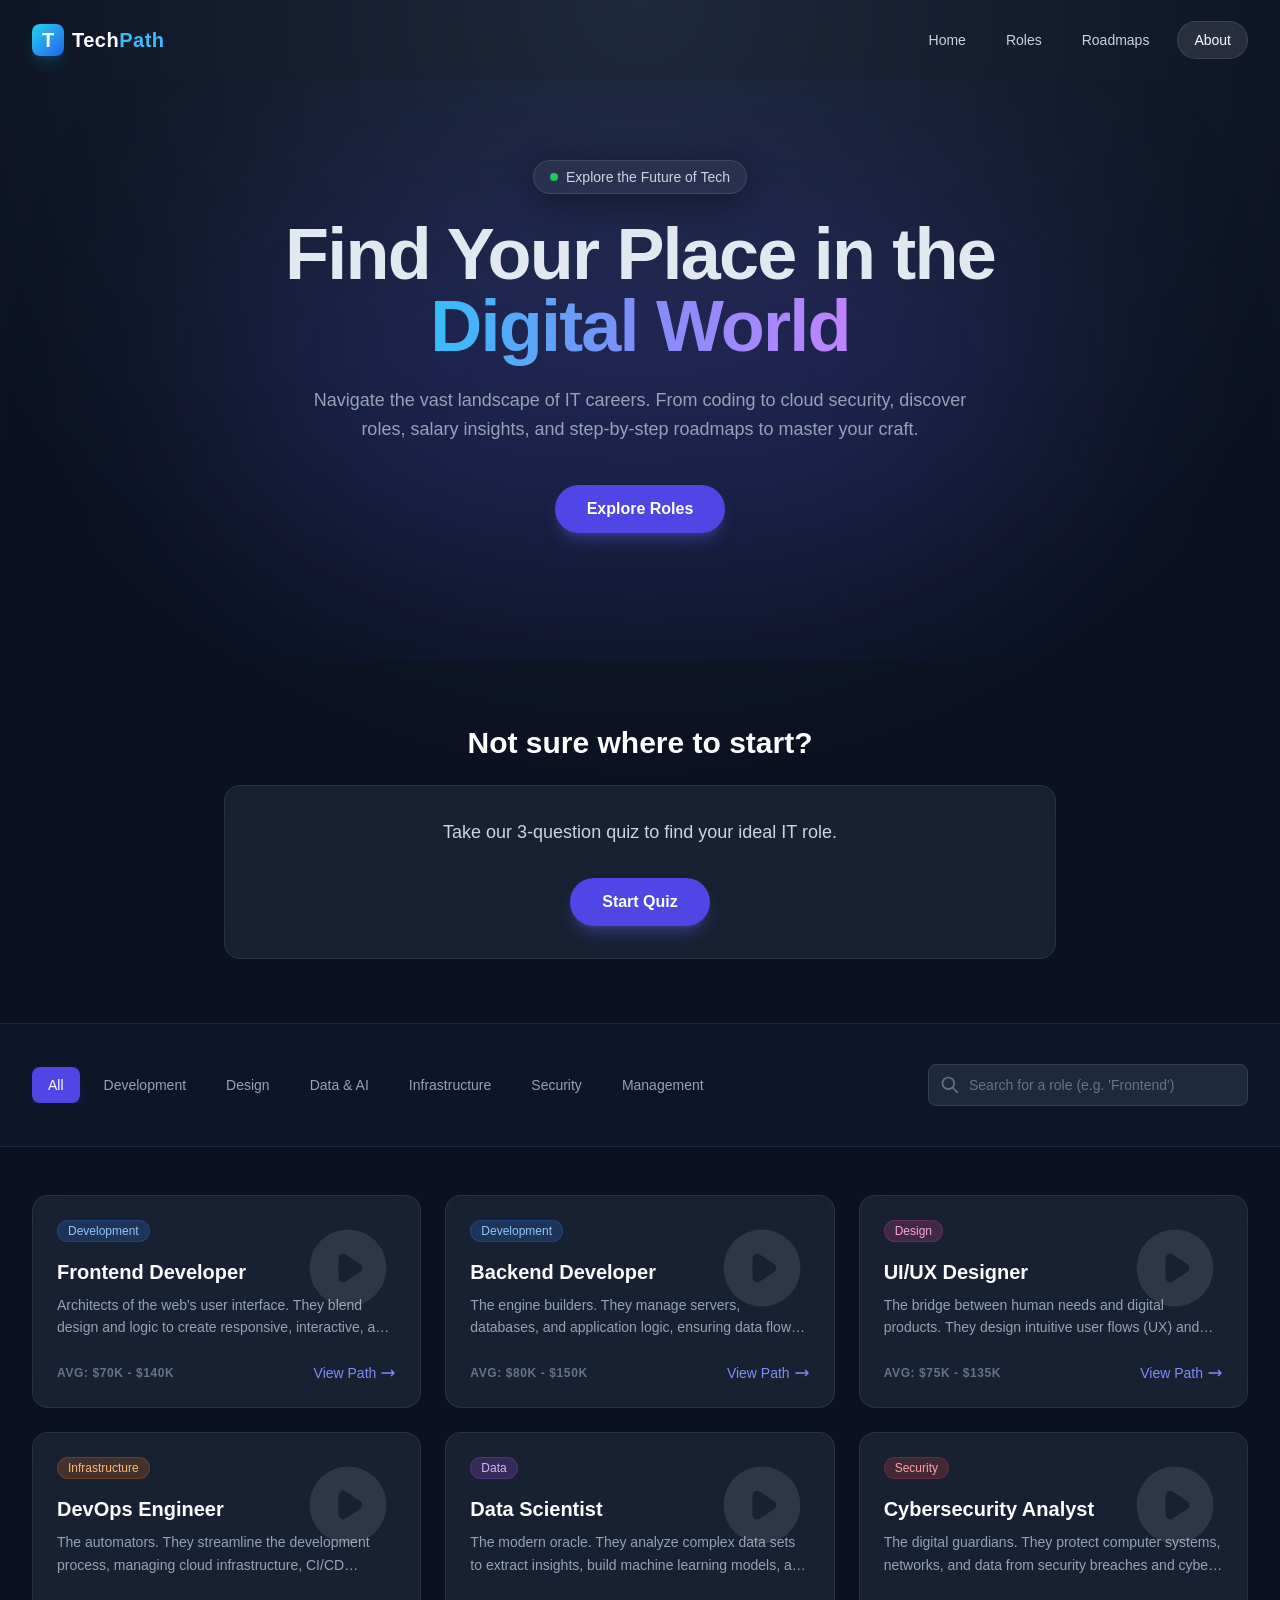
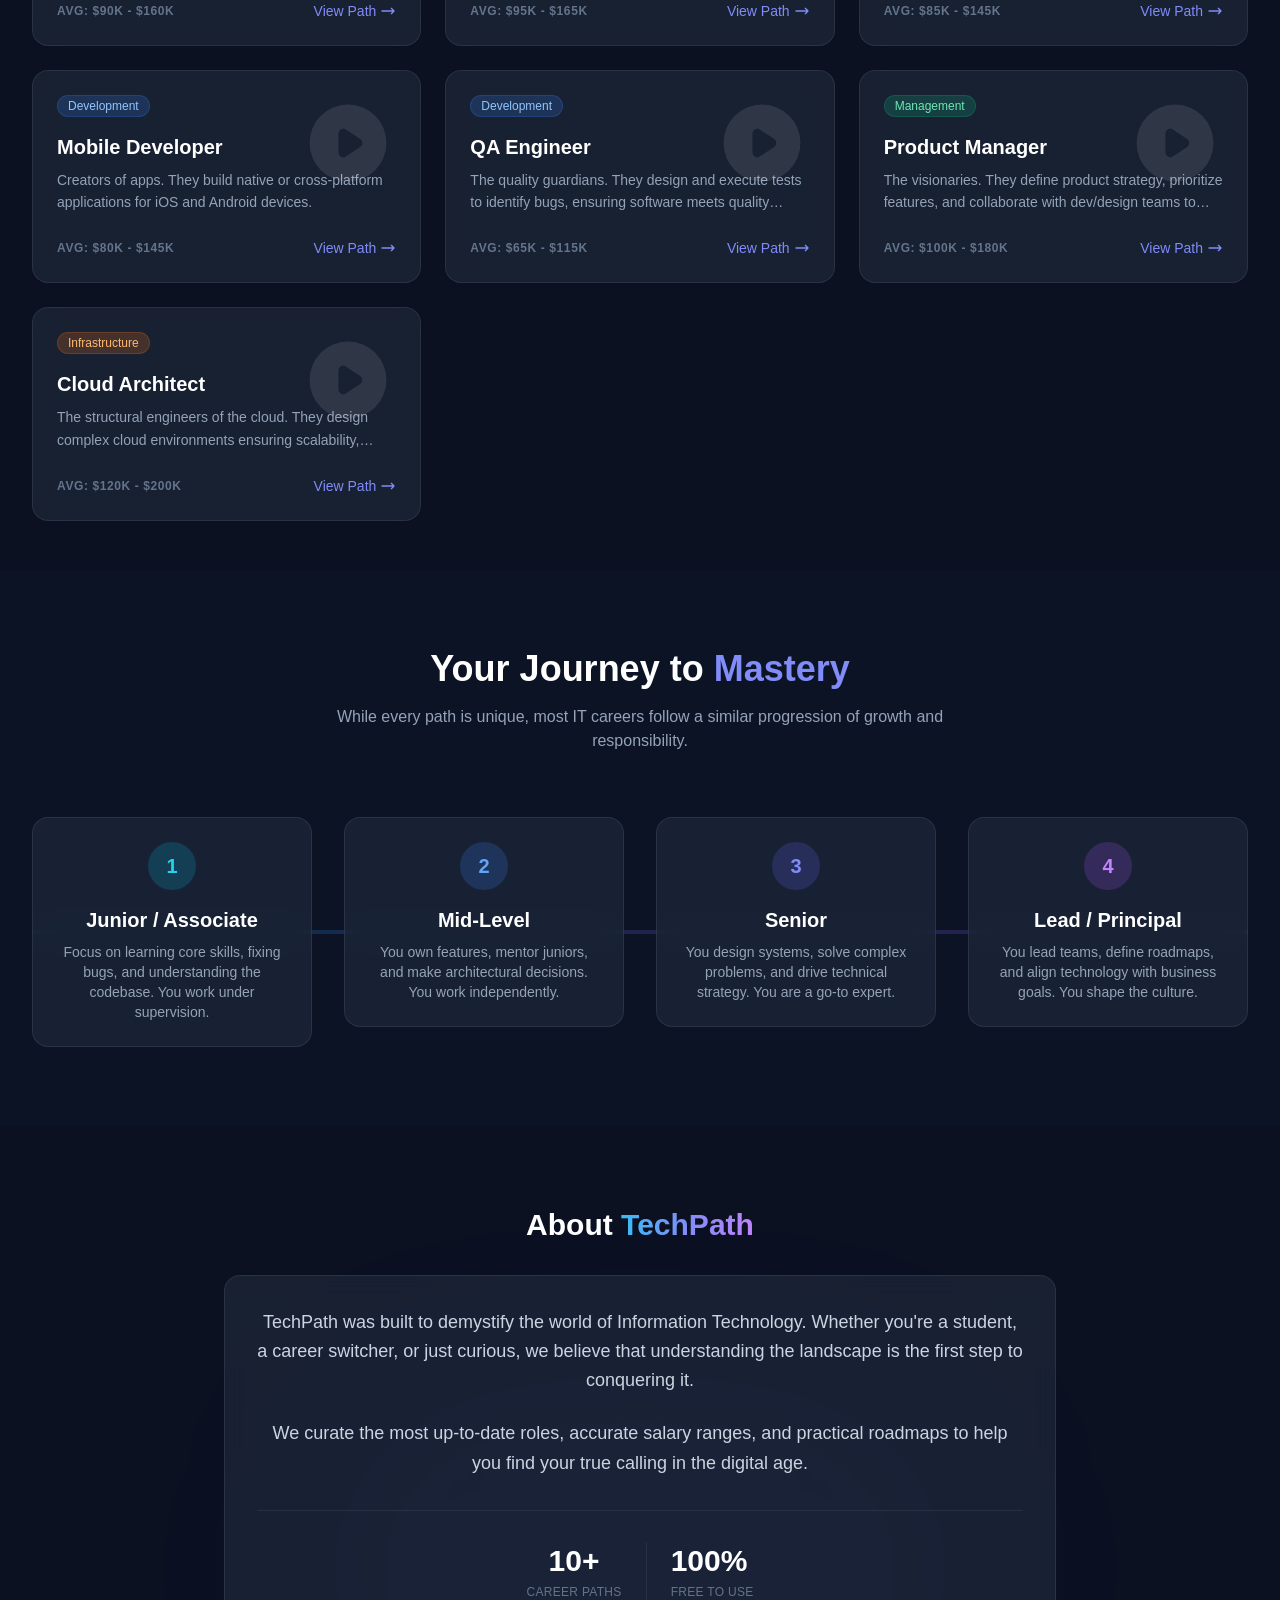
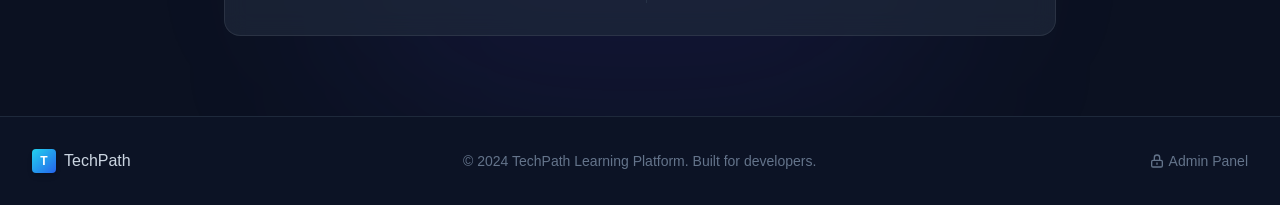
==== index.html @ eccbc814 "Initial commit" ====
<!DOCTYPE html>
<html lang="en" class="scroll-smooth">

<head>
    <meta charset="UTF-8">
    <meta name="viewport" content="width=device-width, initial-scale=1.0">
    <title>TechPath | Discover IT Careers</title>
    <!-- Tailwind CSS (Local) -->
    <link rel="stylesheet" href="tailwind.css">
</head>

<body class="antialiased min-h-screen flex flex-col relative">

    <!-- Navbar -->
    <nav class="fixed w-full z-50 transition-all duration-300" id="navbar">
        <div class="max-w-7xl mx-auto px-4 sm:px-6 lg:px-8">
            <div class="flex items-center justify-between h-20">
                <div class="flex items-center gap-2 cursor-pointer" onclick="window.scrollTo(0,0)">
                    <div
                        class="w-8 h-8 rounded-lg bg-gradient-to-br from-cyan-400 to-blue-600 flex items-center justify-center text-white font-bold font-heading text-xl shadow-lg shadow-cyan-500/20">
                        T</div>
                    <span class="font-heading font-bold text-xl tracking-wide text-white">Tech<span
                            class="text-tech-blue">Path</span></span>
                </div>
                <!-- Desktop Menu -->
                <div class="hidden md:block">
                    <div class="ml-10 flex items-baseline space-x-4">
                        <a href="#"
                            class="text-slate-300 hover:text-white px-3 py-2 rounded-md text-sm font-medium transition-colors">Home</a>
                        <a href="#roles"
                            class="text-slate-300 hover:text-white px-3 py-2 rounded-md text-sm font-medium transition-colors">Roles</a>
                        <a href="#roadmap"
                            class="text-slate-300 hover:text-white px-3 py-2 rounded-md text-sm font-medium transition-colors">Roadmaps</a>
                        <a href="#about"
                            class="bg-white/10 hover:bg-white/20 text-white px-4 py-2 rounded-full text-sm font-medium transition-all backdrop-blur-sm border border-white/10">About</a>
                    </div>
                </div>
                <!-- Mobile Menu Button -->
                <div class="-mr-2 flex md:hidden">
                    <button type="button"
                        class="inline-flex items-center justify-center p-2 rounded-md text-slate-400 hover:text-white hover:bg-slate-800 focus:outline-none"
                        aria-controls="mobile-menu" aria-expanded="false">
                        <span class="sr-only">Open main menu</span>
                        <svg class="block h-6 w-6" xmlns="http://www.w3.org/2000/svg" fill="none" viewBox="0 0 24 24"
                            stroke="currentColor" aria-hidden="true">
                            <path stroke-linecap="round" stroke-linejoin="round" stroke-width="2"
                                d="M4 6h16M4 12h16M4 18h16" />
                        </svg>
                    </button>
                </div>
            </div>
        </div>
    </nav>

    <!-- Hero Section -->
    <main class="flex-grow pt-20">
        <section class="relative pt-20 pb-32 overflow-hidden">
            <div class="max-w-7xl mx-auto px-4 sm:px-6 lg:px-8 relative z-10 text-center">
                <div
                    class="inline-flex items-center gap-2 px-4 py-1.5 rounded-full glass border-slate-700/50 text-slate-300 text-sm mb-6 animate-fade-in-up">
                    <span class="w-2 h-2 rounded-full bg-green-500 animate-pulse"></span>
                    Explore the Future of Tech
                </div>
                <h1 class="text-5xl md:text-7xl font-heading font-extrabold tracking-tight mb-6 leading-tight">
                    Find Your Place in the <br>
                    <span class="text-gradient">Digital World</span>
                </h1>
                <p class="max-w-2xl mx-auto text-lg text-slate-400 mb-10 leading-relaxed">
                    Navigate the vast landscape of IT careers. From coding to cloud security, discover roles, salary
                    insights, and step-by-step roadmaps to master your craft.
                </p>
                <div class="flex flex-col sm:flex-row gap-4 justify-center items-center">
                    <a href="#roles"
                        class="relative inline-flex items-center justify-center px-8 py-3 overflow-hidden font-bold text-white transition-all duration-300 bg-indigo-600 rounded-full hover:bg-indigo-700 focus:outline-none focus:ring focus:ring-indigo-300 active:bg-indigo-700 shadow-lg shadow-indigo-500/30 group">
                        <span
                            class="absolute w-0 h-0 transition-all duration-500 ease-out bg-white rounded-full group-hover:w-56 group-hover:h-56 opacity-10"></span>
                        <span class="relative">Explore Roles</span>
                    </a>
                </div>
            </div>

            <!-- Decorative Elements -->
            <div
                class="absolute top-1/2 left-1/2 -translate-x-1/2 -translate-y-1/2 w-[800px] h-[400px] bg-indigo-600/20 rounded-full blur-[120px] -z-10">
            </div>
        </section>

        <!-- Career Quiz Section -->
        <section id="quiz" class="py-16 relative">
            <div class="max-w-4xl mx-auto px-4 sm:px-6 lg:px-8 text-center">
                <h2 class="text-3xl font-heading font-bold text-white mb-6">Not sure where to start?</h2>
                <div class="glass-card p-8 rounded-2xl border border-slate-700/50">
                    <div id="quiz-start">
                        <p class="text-lg text-slate-300 mb-8">Take our 3-question quiz to find your ideal IT role.</p>
                        <button onclick="startQuiz()"
                            class="px-8 py-3 bg-indigo-600 hover:bg-indigo-700 text-white rounded-full font-bold transition-all shadow-lg shadow-indigo-500/30">Start
                            Quiz</button>
                    </div>
                    <div id="quiz-container" class="hidden text-left">
                        <!-- Questions injected here -->
                    </div>
                    <div id="quiz-result" class="hidden">
                        <!-- Results injected here -->
                    </div>
                </div>
            </div>
        </section>

        <!-- Filter & Search Section -->
        <section id="roles"
            class="py-10 sticky top-20 z-40 bg-slate-900/90 backdrop-blur-md border-y border-slate-800 transition-all duration-300">
            <div class="max-w-7xl mx-auto px-4 sm:px-6 lg:px-8">
                <div class="flex flex-col md:flex-row justify-between items-center gap-4">
                    <!-- Filters -->
                    <div class="flex gap-2 overflow-x-auto pb-2 md:pb-0 w-full md:w-auto scrollbar-hide"
                        id="category-filters">
                        <button
                            class="filter-btn active px-4 py-2 rounded-lg text-sm font-medium transition-all bg-indigo-600 text-white shadow-lg shadow-indigo-500/20"
                            data-category="All">All</button>
                        <button
                            class="filter-btn px-4 py-2 rounded-lg text-slate-400 hover:text-white hover:bg-slate-800 text-sm font-medium transition-all"
                            data-category="Development">Development</button>
                        <button
                            class="filter-btn px-4 py-2 rounded-lg text-slate-400 hover:text-white hover:bg-slate-800 text-sm font-medium transition-all"
                            data-category="Design">Design</button>
                        <button
                            class="filter-btn px-4 py-2 rounded-lg text-slate-400 hover:text-white hover:bg-slate-800 text-sm font-medium transition-all"
                            data-category="Data">Data & AI</button>
                        <button
                            class="filter-btn px-4 py-2 rounded-lg text-slate-400 hover:text-white hover:bg-slate-800 text-sm font-medium transition-all"
                            data-category="Infrastructure">Infrastructure</button>
                        <button
                            class="filter-btn px-4 py-2 rounded-lg text-slate-400 hover:text-white hover:bg-slate-800 text-sm font-medium transition-all"
                            data-category="Security">Security</button>
                        <button
                            class="filter-btn px-4 py-2 rounded-lg text-slate-400 hover:text-white hover:bg-slate-800 text-sm font-medium transition-all"
                            data-category="Management">Management</button>
                    </div>

                    <!-- Search -->
                    <div class="relative w-full md:w-80">
                        <div class="absolute inset-y-0 left-0 pl-3 flex items-center pointer-events-none">
                            <svg class="h-5 w-5 text-slate-500" xmlns="http://www.w3.org/2000/svg" fill="none"
                                viewBox="0 0 24 24" stroke="currentColor">
                                <path stroke-linecap="round" stroke-linejoin="round" stroke-width="2"
                                    d="M21 21l-6-6m2-5a7 7 0 11-14 0 7 7 0 0114 0z" />
                            </svg>
                        </div>
                        <input type="text" id="search-input"
                            class="block w-full pl-10 pr-3 py-2.5 border border-slate-700 rounded-lg leading-5 bg-slate-800 text-slate-300 placeholder-slate-500 focus:outline-none focus:bg-slate-900 focus:border-indigo-500 focus:ring-1 focus:ring-indigo-500 sm:text-sm transition-all shadow-sm"
                            placeholder="Search for a role (e.g. 'Frontend')">
                    </div>
                </div>
            </div>
        </section>

        <!-- Roles Grid -->
        <section class="py-12 min-h-[50vh]">
            <div class="max-w-7xl mx-auto px-4 sm:px-6 lg:px-8">
                <div id="roles-grid" class="grid grid-cols-1 md:grid-cols-2 lg:grid-cols-3 gap-6">
                    <!-- Cards will be injected here via JS -->
                </div>

                <!-- No Results State -->
                <div id="no-results" class="hidden text-center py-20">
                    <div class="inline-flex items-center justify-center w-16 h-16 rounded-full bg-slate-800 mb-4">
                        <svg class="w-8 h-8 text-slate-500" fill="none" stroke="currentColor" viewBox="0 0 24 24"
                            xmlns="http://www.w3.org/2000/svg">
                            <path stroke-linecap="round" stroke-linejoin="round" stroke-width="2"
                                d="M9.172 16.172a4 4 0 015.656 0M9 10h.01M15 10h.01M21 12a9 9 0 11-18 0 9 9 0 0118 0z">
                            </path>
                        </svg>
                    </div>
                    <h3 class="text-lg font-medium text-white mb-2">No roles found</h3>
                    <p class="text-slate-400">Try adjusting your filters or search query.</p>
                </div>
            </div>
        </section>

        <!-- Roadmaps Overview Section -->
        <section id="roadmap" class="py-20 bg-slate-900/50">
            <div class="max-w-7xl mx-auto px-4 sm:px-6 lg:px-8">
                <div class="text-center mb-16">
                    <h2 class="text-4xl font-heading font-bold text-white mb-4">Your Journey to <span
                            class="text-indigo-400">Mastery</span></h2>
                    <p class="text-slate-400 max-w-2xl mx-auto">While every path is unique, most IT careers follow a
                        similar progression of growth and responsibility.</p>
                </div>

                <div class="relative">
                    <!-- Connector Line -->
                    <div
                        class="absolute top-1/2 left-0 w-full h-1 bg-gradient-to-r from-cyan-500 via-indigo-500 to-purple-500 transform -translate-y-1/2 hidden md:block opacity-20">
                    </div>

                    <div class="grid grid-cols-1 md:grid-cols-4 gap-8">
                        <!-- Step 1 -->
                        <div class="relative group">
                            <div
                                class="glass-card p-6 rounded-2xl text-center border-t-4 border-cyan-500 hover:-translate-y-2 transition-transform">
                                <div
                                    class="w-12 h-12 mx-auto bg-cyan-500/20 text-cyan-400 rounded-full flex items-center justify-center mb-4 text-xl font-bold">
                                    1</div>
                                <h3 class="text-xl font-bold text-white mb-2">Junior / Associate</h3>
                                <p class="text-sm text-slate-400">Focus on learning core skills, fixing bugs, and
                                    understanding the codebase. You work under supervision.</p>
                            </div>
                        </div>

                        <!-- Step 2 -->
                        <div class="relative group">
                            <div
                                class="glass-card p-6 rounded-2xl text-center border-t-4 border-blue-500 hover:-translate-y-2 transition-transform">
                                <div
                                    class="w-12 h-12 mx-auto bg-blue-500/20 text-blue-400 rounded-full flex items-center justify-center mb-4 text-xl font-bold">
                                    2</div>
                                <h3 class="text-xl font-bold text-white mb-2">Mid-Level</h3>
                                <p class="text-sm text-slate-400">You own features, mentor juniors, and make
                                    architectural decisions. You work independently.</p>
                            </div>
                        </div>

                        <!-- Step 3 -->
                        <div class="relative group">
                            <div
                                class="glass-card p-6 rounded-2xl text-center border-t-4 border-indigo-500 hover:-translate-y-2 transition-transform">
                                <div
                                    class="w-12 h-12 mx-auto bg-indigo-500/20 text-indigo-400 rounded-full flex items-center justify-center mb-4 text-xl font-bold">
                                    3</div>
                                <h3 class="text-xl font-bold text-white mb-2">Senior</h3>
                                <p class="text-sm text-slate-400">You design systems, solve complex problems, and drive
                                    technical strategy. You are a go-to expert.</p>
                            </div>
                        </div>

                        <!-- Step 4 -->
                        <div class="relative group">
                            <div
                                class="glass-card p-6 rounded-2xl text-center border-t-4 border-purple-500 hover:-translate-y-2 transition-transform">
                                <div
                                    class="w-12 h-12 mx-auto bg-purple-500/20 text-purple-400 rounded-full flex items-center justify-center mb-4 text-xl font-bold">
                                    4</div>
                                <h3 class="text-xl font-bold text-white mb-2">Lead / Principal</h3>
                                <p class="text-sm text-slate-400">You lead teams, define roadmaps, and align technology
                                    with business goals. You shape the culture.</p>
                            </div>
                        </div>
                    </div>
                </div>
            </div>
        </section>

        <!-- About Section -->
        <section id="about" class="py-20 relative overflow-hidden">
            <div class="max-w-4xl mx-auto px-4 sm:px-6 lg:px-8 text-center relative z-10">
                <h2 class="text-3xl font-heading font-bold text-white mb-8">About <span
                        class="text-gradient">TechPath</span></h2>
                <div class="glass-card p-8 rounded-2xl">
                    <p class="text-lg text-slate-300 leading-relaxed mb-6">
                        TechPath was built to demystify the world of Information Technology. Whether you're a student, a
                        career switcher, or just curious, we believe that understanding the landscape is the first step
                        to conquering it.
                    </p>
                    <p class="text-lg text-slate-300 leading-relaxed">
                        We curate the most up-to-date roles, accurate salary ranges, and practical roadmaps to help you
                        find your true calling in the digital age.
                    </p>
                    <div class="mt-8 pt-8 border-t border-slate-700/50 flex justify-center gap-6">
                        <div class="text-center">
                            <span class="block text-3xl font-bold text-white">10+</span>
                            <span class="text-xs text-slate-500 uppercase tracking-wide">Career Paths</span>
                        </div>
                        <div class="text-left border-l border-slate-700/50 pl-6">
                            <span class="block text-3xl font-bold text-white">100%</span>
                            <span class="text-xs text-slate-500 uppercase tracking-wide">Free to Use</span>
                        </div>
                    </div>
                </div>
            </div>
            <!-- Background Glow -->
            <div
                class="absolute bottom-0 left-1/2 -translate-x-1/2 w-[600px] h-[300px] bg-indigo-600/10 rounded-full blur-[100px] -z-10">
            </div>
        </section>

    </main>

    <!-- Footer -->
    <footer class="border-t border-slate-800 bg-slate-900/50 backdrop-blur-sm mt-auto">
        <div class="max-w-7xl mx-auto px-4 sm:px-6 lg:px-8 py-8">
            <div class="flex flex-col md:flex-row justify-between items-center gap-4">
                <div class="flex items-center gap-2">
                    <div
                        class="w-6 h-6 rounded bg-gradient-to-br from-cyan-400 to-blue-600 flex items-center justify-center text-white text-xs font-bold shadow-md">
                        T</div>
                    <span class="text-slate-300 font-heading font-medium">TechPath</span>
                </div>
                <p class="text-slate-500 text-sm">© 2024 TechPath Learning Platform. Built for developers.</p>
                <div class="flex gap-4">
                    <a href="admin.html"
                        class="text-slate-500 hover:text-indigo-400 text-sm transition-colors flex items-center gap-1">
                        <svg class="w-4 h-4" fill="none" viewBox="0 0 24 24" stroke="currentColor">
                            <path stroke-linecap="round" stroke-linejoin="round" stroke-width="2"
                                d="M12 15v2m-6 4h12a2 2 0 002-2v-6a2 2 0 00-2-2H6a2 2 0 00-2 2v6a2 2 0 002 2zm10-10V7a4 4 0 00-8 0v4h8z" />
                        </svg>
                        Admin Panel
                    </a>
                </div>
            </div>
        </div>
    </footer>

    <!-- Role Details Modal -->
    <div id="role-modal" class="fixed inset-0 z-[100] hidden overflow-y-auto" aria-labelledby="modal-title"
        role="dialog" aria-modal="true">
        <div class="flex items-end justify-center min-h-screen pt-4 px-4 pb-20 text-center sm:block sm:p-0">
            <!-- Overlay -->
            <div class="fixed inset-0 bg-slate-900/80 backdrop-blur-sm transition-opacity" aria-hidden="true"
                id="modal-overlay"></div>

            <span class="hidden sm:inline-block sm:align-middle sm:h-screen" aria-hidden="true">&#8203;</span>

            <!-- Modal Panel -->
            <div class="relative inline-block align-bottom bg-slate-850 rounded-2xl text-left overflow-hidden shadow-2xl transform transition-all sm:my-8 sm:align-middle sm:max-w-4xl sm:w-full border border-slate-700/50 scale-95 opacity-0"
                id="modal-content">

                <!-- Close Button -->
                <button type="button" id="close-modal"
                    class="absolute top-4 right-4 text-slate-400 hover:text-white transition-colors z-10 bg-slate-800/50 p-2 rounded-full backdrop-blur-sm">
                    <svg class="h-6 w-6" xmlns="http://www.w3.org/2000/svg" fill="none" viewBox="0 0 24 24"
                        stroke="currentColor">
                        <path stroke-linecap="round" stroke-linejoin="round" stroke-width="2"
                            d="M6 18L18 6M6 6l12 12" />
                    </svg>
                </button>

                <!-- Header Content -->
                <div class="relative h-48 bg-gradient-to-r from-indigo-900 via-slate-800 to-slate-900 overflow-hidden">
                    <div class="absolute inset-0 bg-[url('https://grainy-gradients.vercel.app/noise.svg')] opacity-20">
                    </div>
                    <div class="absolute -bottom-10 -right-10 w-64 h-64 bg-indigo-500/20 rounded-full blur-3xl"></div>
                    <div class="absolute inset-0 flex items-end p-8">
                        <div>
                            <div class="flex items-center gap-3 mb-2">
                                <span id="modal-category"
                                    class="px-2.5 py-0.5 rounded-full text-xs font-medium bg-indigo-500/20 text-indigo-300 border border-indigo-500/20">Category</span>
                                <span id="modal-salary"
                                    class="px-2.5 py-0.5 rounded-full text-xs font-medium bg-green-500/20 text-green-300 border border-green-500/20">Salary</span>
                            </div>
                            <h2 class="text-3xl font-heading font-bold text-white mb-2" id="modal-title">Role Title</h2>
                        </div>
                    </div>
                </div>

                <!-- Body Content -->
                <div class="p-8">
                    <div class="grid grid-cols-1 lg:grid-cols-3 gap-8">
                        <!-- Main Info -->
                        <div class="lg:col-span-2 space-y-8">
                            <div>
                                <h3 class="text-lg font-bold text-white mb-3 flex items-center gap-2">
                                    <svg class="w-5 h-5 text-indigo-400" fill="none" viewBox="0 0 24 24"
                                        stroke="currentColor">
                                        <path stroke-linecap="round" stroke-linejoin="round" stroke-width="2"
                                            d="M13 16h-1v-4h-1m1-4h.01M21 12a9 9 0 11-18 0 9 9 0 0118 0z" />
                                    </svg>
                                    About this Role
                                </h3>
                                <p class="text-slate-300 leading-relaxed" id="modal-description">Description goes
                                    here...</p>
                            </div>

                            <div>
                                <h3 class="text-lg font-bold text-white mb-4 flex items-center gap-2">
                                    <svg class="w-5 h-5 text-indigo-400" fill="none" viewBox="0 0 24 24"
                                        stroke="currentColor">
                                        <path stroke-linecap="round" stroke-linejoin="round" stroke-width="2"
                                            d="M9 12l2 2 4-4m6 2a9 9 0 11-18 0 9 9 0 0118 0z" />
                                    </svg>
                                    Roadmap to Success
                                </h3>
                                <div class="relative pl-8 border-l border-slate-700/50 space-y-8" id="modal-roadmap">
                                    <!-- Roadmap items injected via JS -->
                                </div>
                            </div>
                        </div>

                        <!-- Side Panel -->
                        <div class="space-y-6">
                            <div class="bg-slate-800/50 rounded-xl p-5 border border-slate-700/50">
                                <h4 class="text-sm font-bold text-slate-400 uppercase tracking-wider mb-4">Required
                                    Skills</h4>
                                <div class="flex flex-wrap gap-2" id="modal-skills">
                                    <!-- Skills injected via JS -->
                                </div>
                            </div>

                            <div class="bg-indigo-600/10 rounded-xl p-5 border border-indigo-500/20">
                                <h4 class="text-sm font-bold text-indigo-300 uppercase tracking-wider mb-2">Why this
                                    role?</h4>
                                <p class="text-sm text-indigo-200/80" id="modal-why">
                                    This role is pivotal in creating user interfaces that users interact with daily.
                                    High demand and creative potential.
                                </p>
                            </div>

                            <div class="glass-card rounded-xl p-5">
                                <h4 class="text-sm font-bold text-slate-400 uppercase tracking-wider mb-3">Top Resources
                                </h4>
                                <ul class="space-y-2 text-sm" id="modal-resources">
                                    <!-- Resources injected via JS -->
                                </ul>
                            </div>
                        </div>
                    </div>
                </div>
            </div>
        </div>
    </div>

    <!-- User Registration Modal -->
    <div id="registration-modal" class="fixed inset-0 z-[110] hidden overflow-y-auto" aria-labelledby="reg-modal-title"
        role="dialog" aria-modal="true">
        <div class="flex items-center justify-center min-h-screen pt-4 px-4 pb-20 text-center sm:block sm:p-0">
            <!-- Overlay -->
            <div class="fixed inset-0 bg-slate-900/90 backdrop-blur-md transition-opacity" aria-hidden="true"
                id="reg-modal-overlay"></div>

            <span class="hidden sm:inline-block sm:align-middle sm:h-screen" aria-hidden="true">&#8203;</span>

            <!-- Modal Panel -->
            <div class="relative inline-block align-bottom bg-slate-850 rounded-2xl text-left overflow-hidden shadow-2xl transform transition-all sm:my-8 sm:align-middle sm:max-w-md sm:w-full border border-slate-700/50 scale-95 opacity-0"
                id="reg-modal-content">
                <div class="p-8">
                    <div class="text-center mb-8">
                        <div
                            class="w-16 h-16 bg-indigo-600/20 rounded-2xl flex items-center justify-center mx-auto mb-4 border border-indigo-500/30">
                            <svg class="w-8 h-8 text-indigo-400" fill="none" viewBox="0 0 24 24" stroke="currentColor">
                                <path stroke-linecap="round" stroke-linejoin="round" stroke-width="2"
                                    d="M16 7a4 4 0 11-8 0 4 4 0 018 0zM12 14a7 7 0 00-7 7h14a7 7 0 00-7-7z" />
                            </svg>
                        </div>
                        <h2 class="text-2xl font-heading font-bold text-white mb-2">Unlock Career Paths</h2>
                        <p class="text-slate-400 text-sm">Please provide a few details to access the full roadmap and
                            resources for this IT field.</p>
                    </div>

                    <form id="registration-form" class="space-y-5">
                        <div class="space-y-1">
                            <label for="reg-name"
                                class="text-xs font-semibold text-slate-500 uppercase tracking-wider ml-1">Full Name</label>
                            <input type="text" id="reg-name" required
                                class="block w-full px-4 py-3 bg-slate-800 border border-slate-700 rounded-xl text-white placeholder-slate-500 focus:outline-none focus:border-indigo-500 focus:ring-1 focus:ring-indigo-500 transition-all shadow-sm"
                                placeholder="John Doe">
                        </div>
                        <div class="space-y-1">
                            <label for="reg-email"
                                class="text-xs font-semibold text-slate-500 uppercase tracking-wider ml-1">Email Address</label>
                            <input type="email" id="reg-email" required
                                class="block w-full px-4 py-3 bg-slate-800 border border-slate-700 rounded-xl text-white placeholder-slate-500 focus:outline-none focus:border-indigo-500 focus:ring-1 focus:ring-indigo-500 transition-all shadow-sm"
                                placeholder="john@example.com">
                        </div>
                        
                        <div class="grid grid-cols-2 gap-4">
                            <div class="space-y-1">
                                <label for="reg-phone"
                                    class="text-xs font-semibold text-slate-500 uppercase tracking-wider ml-1">Phone Number</label>
                                <input type="tel" id="reg-phone" required
                                    class="block w-full px-4 py-3 bg-slate-800 border border-slate-700 rounded-xl text-white placeholder-slate-500 focus:outline-none focus:border-indigo-500 focus:ring-1 focus:ring-indigo-500 transition-all shadow-sm"
                                    placeholder="+1 (555) 000">
                            </div>
                            <div class="space-y-1">
                                <label for="reg-age"
                                    class="text-xs font-semibold text-slate-500 uppercase tracking-wider ml-1">Age</label>
                                <input type="number" id="reg-age" required
                                    class="block w-full px-4 py-3 bg-slate-800 border border-slate-700 rounded-xl text-white placeholder-slate-500 focus:outline-none focus:border-indigo-500 focus:ring-1 focus:ring-indigo-500 transition-all shadow-sm"
                                    placeholder="24">
                            </div>
                        </div>

                        <div class="grid grid-cols-2 gap-4">
                            <div class="space-y-1">
                                <label for="reg-gender"
                                    class="text-xs font-semibold text-slate-500 uppercase tracking-wider ml-1">Gender</label>
                                <select id="reg-gender" required
                                    class="block w-full px-4 py-3 bg-slate-800 border border-slate-700 rounded-xl text-white focus:outline-none focus:border-indigo-500 focus:ring-1 focus:ring-indigo-500 transition-all shadow-sm appearance-none">
                                    <option value="" disabled selected>Select</option>
                                    <option value="Male">Male</option>
                                    <option value="Female">Female</option>
                                    <option value="Other">Other</option>
                                </select>
                            </div>
                            <div class="space-y-1">
                                <label for="reg-interest"
                                    class="text-xs font-semibold text-slate-500 uppercase tracking-wider ml-1">Field of Interest</label>
                                <input type="text" id="reg-interest" readonly
                                    class="block w-full px-4 py-3 bg-slate-800/50 border border-slate-700 rounded-xl text-slate-400 focus:outline-none cursor-not-allowed transition-all shadow-sm">
                            </div>
                        </div>

                        <div class="space-y-1">
                            <label for="reg-background"
                                class="text-xs font-semibold text-slate-500 uppercase tracking-wider ml-1">Background (Degree / Diploma)</label>
                            <select id="reg-background" required
                                class="block w-full px-4 py-3 bg-slate-800 border border-slate-700 rounded-xl text-white focus:outline-none focus:border-indigo-500 focus:ring-1 focus:ring-indigo-500 transition-all shadow-sm appearance-none">
                                <option value="" disabled selected>Select Background</option>
                                <option value="B.Tech / B.E">B.Tech / B.E</option>
                                <option value="M.Tech / M.E">M.Tech / M.E</option>
                                <option value="BCA / MCA">BCA / MCA</option>
                                <option value="B.Sc / M.Sc IT">B.Sc / M.Sc IT</option>
                                <option value="Diploma in IT/CS">Diploma in IT/CS</option>
                                <option value="High School">High School</option>
                                <option value="Other">Other</option>
                            </select>
                        </div>
                        
                        <div class="space-y-1">
                            <label for="reg-course"
                                class="text-xs font-semibold text-slate-500 uppercase tracking-wider ml-1">Pursuing Course (Optional)</label>
                            <input type="text" id="reg-course"
                                class="block w-full px-4 py-3 bg-slate-800 border border-slate-700 rounded-xl text-white placeholder-slate-500 focus:outline-none focus:border-indigo-500 focus:ring-1 focus:ring-indigo-500 transition-all shadow-sm"
                                placeholder="e.g. 3rd Year B.Tech, AWS Certification">
                        </div>
                        <button type="submit" id="reg-submit"
                            class="w-full py-4 bg-indigo-600 hover:bg-indigo-700 text-white rounded-xl font-bold transition-all shadow-lg shadow-indigo-500/30 flex items-center justify-center gap-2 group">
                            <span>Access Field Details</span>
                            <svg class="w-5 h-5 group-hover:translate-x-1 transition-transform" fill="none"
                                viewBox="0 0 24 24" stroke="currentColor">
                                <path stroke-linecap="round" stroke-linejoin="round" stroke-width="2"
                                    d="M14 5l7 7m0 0l-7 7m7-7H3" />
                            </svg>
                        </button>
                    </form>
                </div>
            </div>
        </div>
    </div>

    <!-- Our Custom JavaScript Code for the site -->
    <script src="app.js"></script>
</body>

</html>
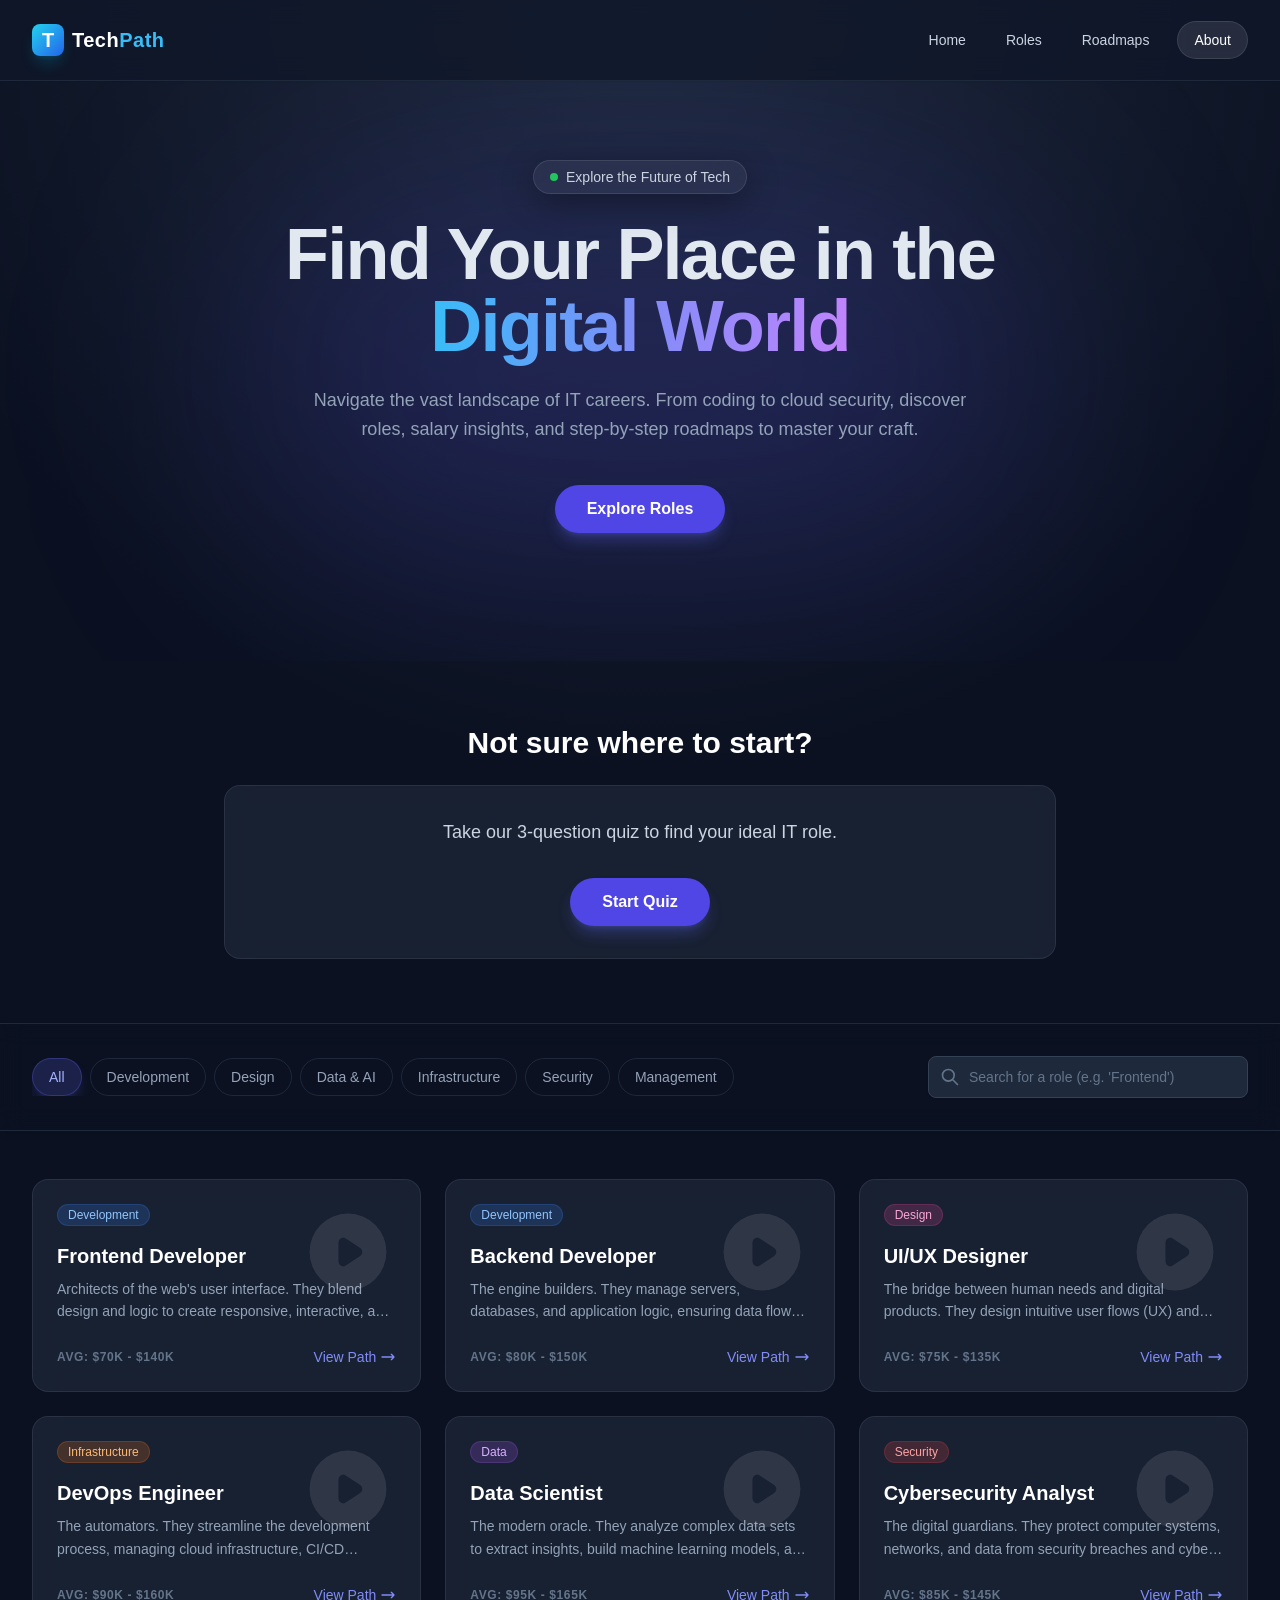
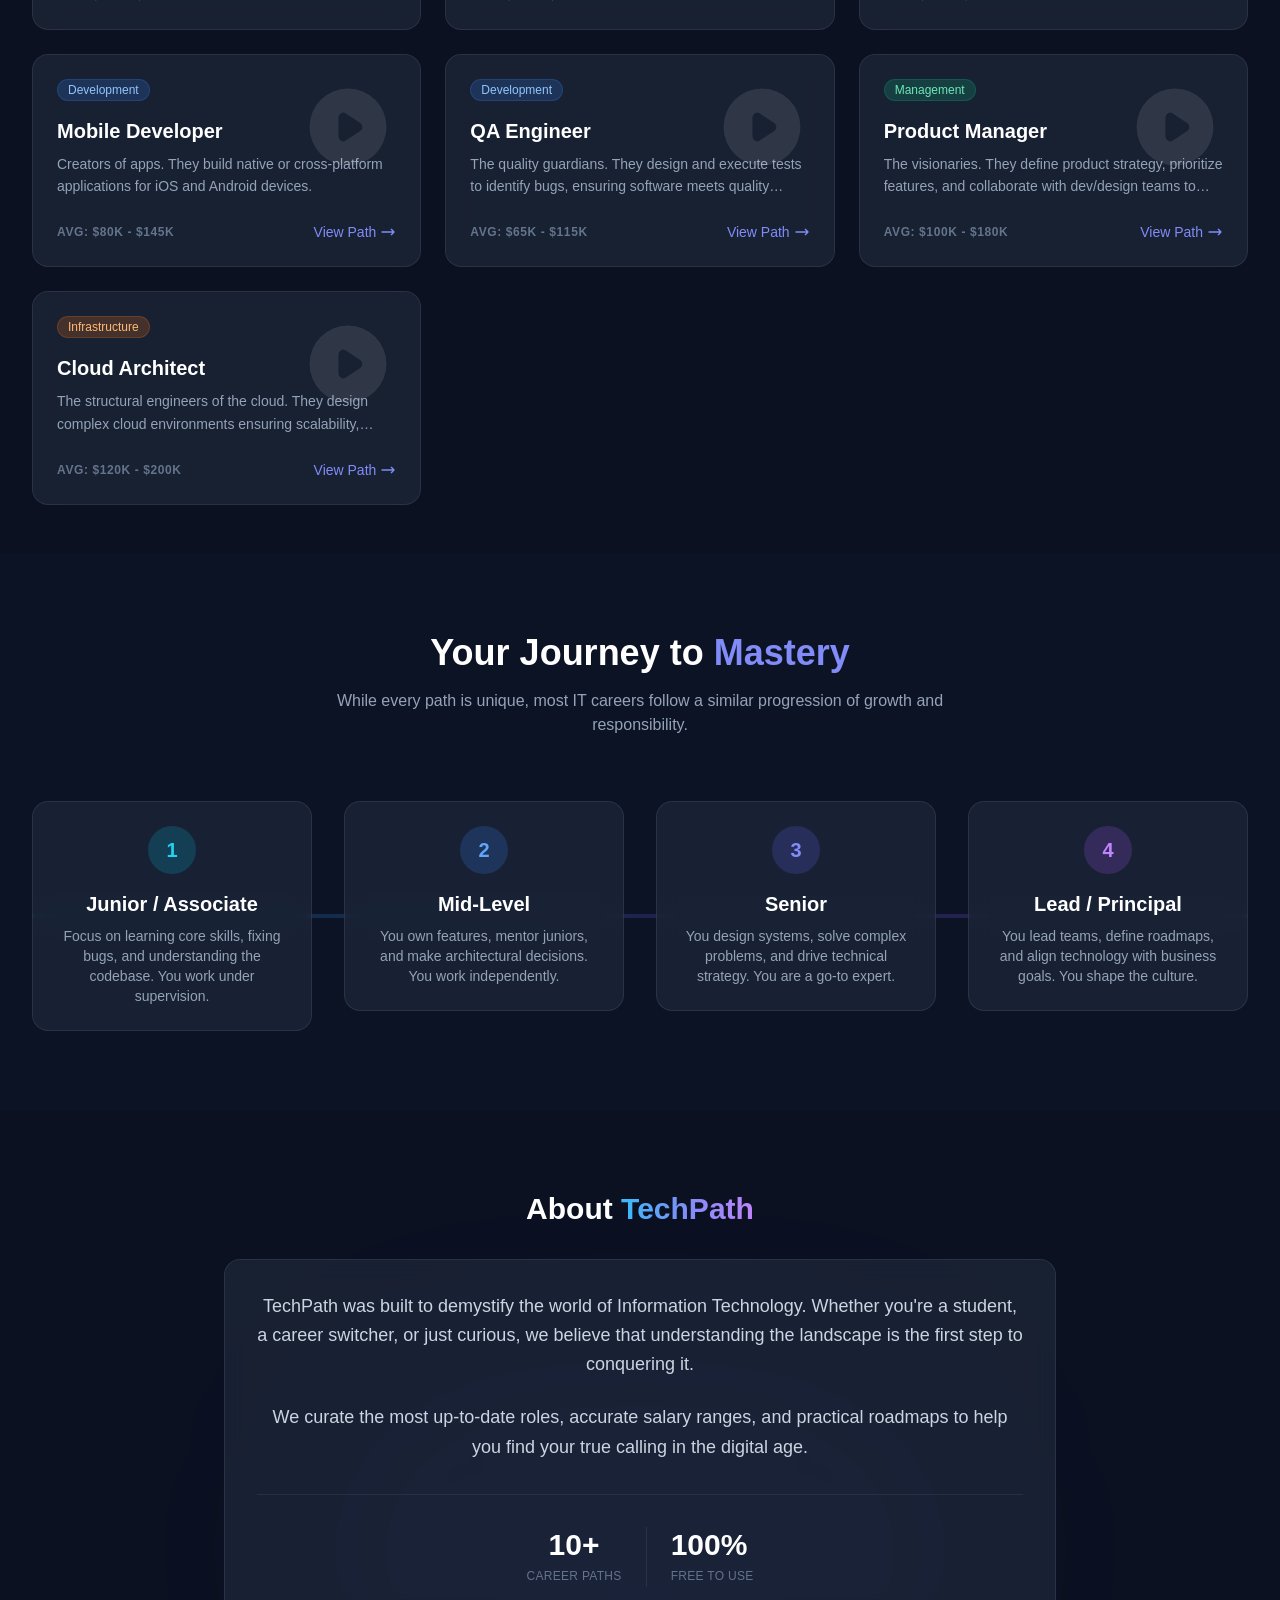
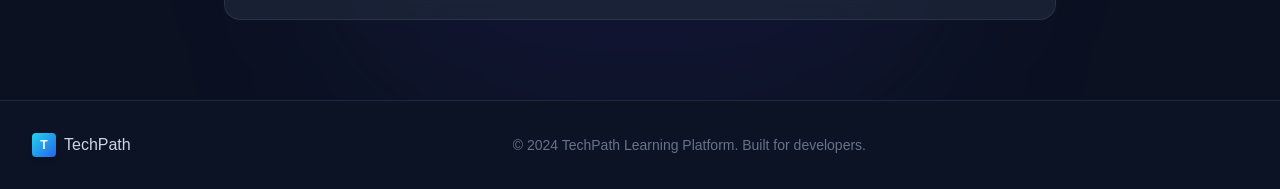
==== commit 2ba1df3c: "Initial commit" ====
--- a/index.html
+++ b/index.html
@@ -12,7 +12,7 @@
 <body class="antialiased min-h-screen flex flex-col relative">
 
     <!-- Navbar -->
-    <nav class="fixed w-full z-50 transition-all duration-300" id="navbar">
+    <nav class="fixed w-full z-40 bg-slate-900/80 backdrop-blur-md border-b border-slate-800 transition-all duration-300 shadow-sm" id="navbar">
         <div class="max-w-7xl mx-auto px-4 sm:px-6 lg:px-8">
             <div class="flex items-center justify-between h-20">
                 <div class="flex items-center gap-2 cursor-pointer" onclick="window.scrollTo(0,0)">
@@ -37,7 +37,7 @@
                 </div>
                 <!-- Mobile Menu Button -->
                 <div class="-mr-2 flex md:hidden">
-                    <button type="button"
+                    <button type="button" id="mobile-menu-btn"
                         class="inline-flex items-center justify-center p-2 rounded-md text-slate-400 hover:text-white hover:bg-slate-800 focus:outline-none"
                         aria-controls="mobile-menu" aria-expanded="false">
                         <span class="sr-only">Open main menu</span>
@@ -48,6 +48,16 @@
                         </svg>
                     </button>
                 </div>
+            </div>
+        </div>
+
+        <!-- Mobile Menu (Hidden by default) -->
+        <div class="md:hidden hidden bg-slate-900/90 backdrop-blur-md border-b border-slate-800 shadow-xl absolute w-full left-0 top-full" id="mobile-menu">
+            <div class="px-4 pt-4 pb-6 space-y-2">
+                <a href="#" class="text-slate-300 hover:text-white hover:bg-white/5 block px-4 py-3 rounded-xl text-base font-medium transition-all">Home</a>
+                <a href="#roles" class="text-slate-300 hover:text-white hover:bg-white/5 block px-4 py-3 rounded-xl text-base font-medium transition-all">Roles</a>
+                <a href="#roadmap" class="text-slate-300 hover:text-white hover:bg-white/5 block px-4 py-3 rounded-xl text-base font-medium transition-all">Roadmaps</a>
+                <a href="#about" class="text-slate-300 hover:text-white hover:bg-white/5 block px-4 py-3 rounded-xl text-base font-medium transition-all">About</a>
             </div>
         </div>
     </nav>
@@ -108,32 +118,32 @@
 
         <!-- Filter & Search Section -->
         <section id="roles"
-            class="py-10 sticky top-20 z-40 bg-slate-900/90 backdrop-blur-md border-y border-slate-800 transition-all duration-300">
+            class="py-8 sticky top-[80px] z-30 bg-slate-900/95 backdrop-blur-md border-y border-slate-800 shadow-md transition-all duration-300">
             <div class="max-w-7xl mx-auto px-4 sm:px-6 lg:px-8">
-                <div class="flex flex-col md:flex-row justify-between items-center gap-4">
+                <div class="flex flex-col md:flex-row justify-between items-center gap-6">
                     <!-- Filters -->
                     <div class="flex gap-2 overflow-x-auto pb-2 md:pb-0 w-full md:w-auto scrollbar-hide"
                         id="category-filters">
                         <button
-                            class="filter-btn active px-4 py-2 rounded-lg text-sm font-medium transition-all bg-indigo-600 text-white shadow-lg shadow-indigo-500/20"
+                            class="filter-btn active px-4 py-2 rounded-full text-sm font-medium transition-all bg-indigo-500/20 text-indigo-300 border border-indigo-500/30 shadow-lg shadow-indigo-500/20 whitespace-nowrap backdrop-blur-sm"
                             data-category="All">All</button>
                         <button
-                            class="filter-btn px-4 py-2 rounded-lg text-slate-400 hover:text-white hover:bg-slate-800 text-sm font-medium transition-all"
+                            class="filter-btn px-4 py-2 rounded-full text-slate-400 hover:text-white hover:bg-white/5 bg-slate-800/30 border border-slate-700/50 text-sm font-medium transition-all whitespace-nowrap backdrop-blur-sm"
                             data-category="Development">Development</button>
                         <button
-                            class="filter-btn px-4 py-2 rounded-lg text-slate-400 hover:text-white hover:bg-slate-800 text-sm font-medium transition-all"
+                            class="filter-btn px-4 py-2 rounded-full text-slate-400 hover:text-white hover:bg-white/5 bg-slate-800/30 border border-slate-700/50 text-sm font-medium transition-all whitespace-nowrap backdrop-blur-sm"
                             data-category="Design">Design</button>
                         <button
-                            class="filter-btn px-4 py-2 rounded-lg text-slate-400 hover:text-white hover:bg-slate-800 text-sm font-medium transition-all"
+                            class="filter-btn px-4 py-2 rounded-full text-slate-400 hover:text-white hover:bg-white/5 bg-slate-800/30 border border-slate-700/50 text-sm font-medium transition-all whitespace-nowrap backdrop-blur-sm"
                             data-category="Data">Data & AI</button>
                         <button
-                            class="filter-btn px-4 py-2 rounded-lg text-slate-400 hover:text-white hover:bg-slate-800 text-sm font-medium transition-all"
+                            class="filter-btn px-4 py-2 rounded-full text-slate-400 hover:text-white hover:bg-white/5 bg-slate-800/30 border border-slate-700/50 text-sm font-medium transition-all whitespace-nowrap backdrop-blur-sm"
                             data-category="Infrastructure">Infrastructure</button>
                         <button
-                            class="filter-btn px-4 py-2 rounded-lg text-slate-400 hover:text-white hover:bg-slate-800 text-sm font-medium transition-all"
+                            class="filter-btn px-4 py-2 rounded-full text-slate-400 hover:text-white hover:bg-white/5 bg-slate-800/30 border border-slate-700/50 text-sm font-medium transition-all whitespace-nowrap backdrop-blur-sm"
                             data-category="Security">Security</button>
                         <button
-                            class="filter-btn px-4 py-2 rounded-lg text-slate-400 hover:text-white hover:bg-slate-800 text-sm font-medium transition-all"
+                            class="filter-btn px-4 py-2 rounded-full text-slate-400 hover:text-white hover:bg-white/5 bg-slate-800/30 border border-slate-700/50 text-sm font-medium transition-all whitespace-nowrap backdrop-blur-sm"
                             data-category="Management">Management</button>
                     </div>
 
@@ -297,14 +307,7 @@
                 </div>
                 <p class="text-slate-500 text-sm">© 2024 TechPath Learning Platform. Built for developers.</p>
                 <div class="flex gap-4">
-                    <a href="admin.html"
-                        class="text-slate-500 hover:text-indigo-400 text-sm transition-colors flex items-center gap-1">
-                        <svg class="w-4 h-4" fill="none" viewBox="0 0 24 24" stroke="currentColor">
-                            <path stroke-linecap="round" stroke-linejoin="round" stroke-width="2"
-                                d="M12 15v2m-6 4h12a2 2 0 002-2v-6a2 2 0 00-2-2H6a2 2 0 00-2 2v6a2 2 0 002 2zm10-10V7a4 4 0 00-8 0v4h8z" />
-                        </svg>
-                        Admin Panel
-                    </a>
+
                 </div>
             </div>
         </div>
@@ -339,21 +342,21 @@
                     <div class="absolute inset-0 bg-[url('https://grainy-gradients.vercel.app/noise.svg')] opacity-20">
                     </div>
                     <div class="absolute -bottom-10 -right-10 w-64 h-64 bg-indigo-500/20 rounded-full blur-3xl"></div>
-                    <div class="absolute inset-0 flex items-end p-8">
+                    <div class="absolute inset-0 flex items-end p-4 sm:p-8">
                         <div>
-                            <div class="flex items-center gap-3 mb-2">
+                            <div class="flex flex-wrap items-center gap-2 sm:gap-3 mb-2">
                                 <span id="modal-category"
-                                    class="px-2.5 py-0.5 rounded-full text-xs font-medium bg-indigo-500/20 text-indigo-300 border border-indigo-500/20">Category</span>
+                                    class="px-2.5 py-0.5 rounded-full text-[10px] sm:text-xs font-medium bg-indigo-500/20 text-indigo-300 border border-indigo-500/20">Category</span>
                                 <span id="modal-salary"
-                                    class="px-2.5 py-0.5 rounded-full text-xs font-medium bg-green-500/20 text-green-300 border border-green-500/20">Salary</span>
-                            </div>
-                            <h2 class="text-3xl font-heading font-bold text-white mb-2" id="modal-title">Role Title</h2>
+                                    class="px-2.5 py-0.5 rounded-full text-[10px] sm:text-xs font-medium bg-green-500/20 text-green-300 border border-green-500/20">Salary</span>
+                            </div>
+                            <h2 class="text-xl sm:text-3xl font-heading font-bold text-white mb-2" id="modal-title">Role Title</h2>
                         </div>
                     </div>
                 </div>
 
                 <!-- Body Content -->
-                <div class="p-8">
+                <div class="p-4 sm:p-8">
                     <div class="grid grid-cols-1 lg:grid-cols-3 gap-8">
                         <!-- Main Info -->
                         <div class="lg:col-span-2 space-y-8">
@@ -429,10 +432,10 @@
             <span class="hidden sm:inline-block sm:align-middle sm:h-screen" aria-hidden="true">&#8203;</span>
 
             <!-- Modal Panel -->
-            <div class="relative inline-block align-bottom bg-slate-850 rounded-2xl text-left overflow-hidden shadow-2xl transform transition-all sm:my-8 sm:align-middle sm:max-w-md sm:w-full border border-slate-700/50 scale-95 opacity-0"
+            <div class="relative inline-block align-bottom bg-slate-850 rounded-2xl text-left overflow-hidden shadow-2xl transform transition-all sm:my-8 sm:align-middle sm:max-w-md w-full border border-slate-700/50 scale-95 opacity-0"
                 id="reg-modal-content">
-                <div class="p-8">
-                    <div class="text-center mb-8">
+                <div class="p-4 sm:p-8">
+                    <div class="text-center mb-6 sm:mb-8">
                         <div
                             class="w-16 h-16 bg-indigo-600/20 rounded-2xl flex items-center justify-center mx-auto mb-4 border border-indigo-500/30">
                             <svg class="w-8 h-8 text-indigo-400" fill="none" viewBox="0 0 24 24" stroke="currentColor">
@@ -448,23 +451,26 @@
                     <form id="registration-form" class="space-y-5">
                         <div class="space-y-1">
                             <label for="reg-name"
-                                class="text-xs font-semibold text-slate-500 uppercase tracking-wider ml-1">Full Name</label>
+                                class="text-xs font-semibold text-slate-500 uppercase tracking-wider ml-1">Full
+                                Name</label>
                             <input type="text" id="reg-name" required
                                 class="block w-full px-4 py-3 bg-slate-800 border border-slate-700 rounded-xl text-white placeholder-slate-500 focus:outline-none focus:border-indigo-500 focus:ring-1 focus:ring-indigo-500 transition-all shadow-sm"
                                 placeholder="John Doe">
                         </div>
                         <div class="space-y-1">
                             <label for="reg-email"
-                                class="text-xs font-semibold text-slate-500 uppercase tracking-wider ml-1">Email Address</label>
+                                class="text-xs font-semibold text-slate-500 uppercase tracking-wider ml-1">Email
+                                Address</label>
                             <input type="email" id="reg-email" required
                                 class="block w-full px-4 py-3 bg-slate-800 border border-slate-700 rounded-xl text-white placeholder-slate-500 focus:outline-none focus:border-indigo-500 focus:ring-1 focus:ring-indigo-500 transition-all shadow-sm"
                                 placeholder="john@example.com">
                         </div>
-                        
-                        <div class="grid grid-cols-2 gap-4">
+
+                        <div class="grid grid-cols-1 sm:grid-cols-2 gap-4">
                             <div class="space-y-1">
                                 <label for="reg-phone"
-                                    class="text-xs font-semibold text-slate-500 uppercase tracking-wider ml-1">Phone Number</label>
+                                    class="text-xs font-semibold text-slate-500 uppercase tracking-wider ml-1">Phone
+                                    Number</label>
                                 <input type="tel" id="reg-phone" required
                                     class="block w-full px-4 py-3 bg-slate-800 border border-slate-700 rounded-xl text-white placeholder-slate-500 focus:outline-none focus:border-indigo-500 focus:ring-1 focus:ring-indigo-500 transition-all shadow-sm"
                                     placeholder="+1 (555) 000">
@@ -478,7 +484,7 @@
                             </div>
                         </div>
 
-                        <div class="grid grid-cols-2 gap-4">
+                        <div class="grid grid-cols-1 sm:grid-cols-2 gap-4">
                             <div class="space-y-1">
                                 <label for="reg-gender"
                                     class="text-xs font-semibold text-slate-500 uppercase tracking-wider ml-1">Gender</label>
@@ -492,7 +498,8 @@
                             </div>
                             <div class="space-y-1">
                                 <label for="reg-interest"
-                                    class="text-xs font-semibold text-slate-500 uppercase tracking-wider ml-1">Field of Interest</label>
+                                    class="text-xs font-semibold text-slate-500 uppercase tracking-wider ml-1">Field of
+                                    Interest</label>
                                 <input type="text" id="reg-interest" readonly
                                     class="block w-full px-4 py-3 bg-slate-800/50 border border-slate-700 rounded-xl text-slate-400 focus:outline-none cursor-not-allowed transition-all shadow-sm">
                             </div>
@@ -500,7 +507,8 @@
 
                         <div class="space-y-1">
                             <label for="reg-background"
-                                class="text-xs font-semibold text-slate-500 uppercase tracking-wider ml-1">Background (Degree / Diploma)</label>
+                                class="text-xs font-semibold text-slate-500 uppercase tracking-wider ml-1">Background
+                                (Degree / Diploma)</label>
                             <select id="reg-background" required
                                 class="block w-full px-4 py-3 bg-slate-800 border border-slate-700 rounded-xl text-white focus:outline-none focus:border-indigo-500 focus:ring-1 focus:ring-indigo-500 transition-all shadow-sm appearance-none">
                                 <option value="" disabled selected>Select Background</option>
@@ -513,10 +521,11 @@
                                 <option value="Other">Other</option>
                             </select>
                         </div>
-                        
+
                         <div class="space-y-1">
                             <label for="reg-course"
-                                class="text-xs font-semibold text-slate-500 uppercase tracking-wider ml-1">Pursuing Course (Optional)</label>
+                                class="text-xs font-semibold text-slate-500 uppercase tracking-wider ml-1">Pursuing
+                                Course (Optional)</label>
                             <input type="text" id="reg-course"
                                 class="block w-full px-4 py-3 bg-slate-800 border border-slate-700 rounded-xl text-white placeholder-slate-500 focus:outline-none focus:border-indigo-500 focus:ring-1 focus:ring-indigo-500 transition-all shadow-sm"
                                 placeholder="e.g. 3rd Year B.Tech, AWS Certification">
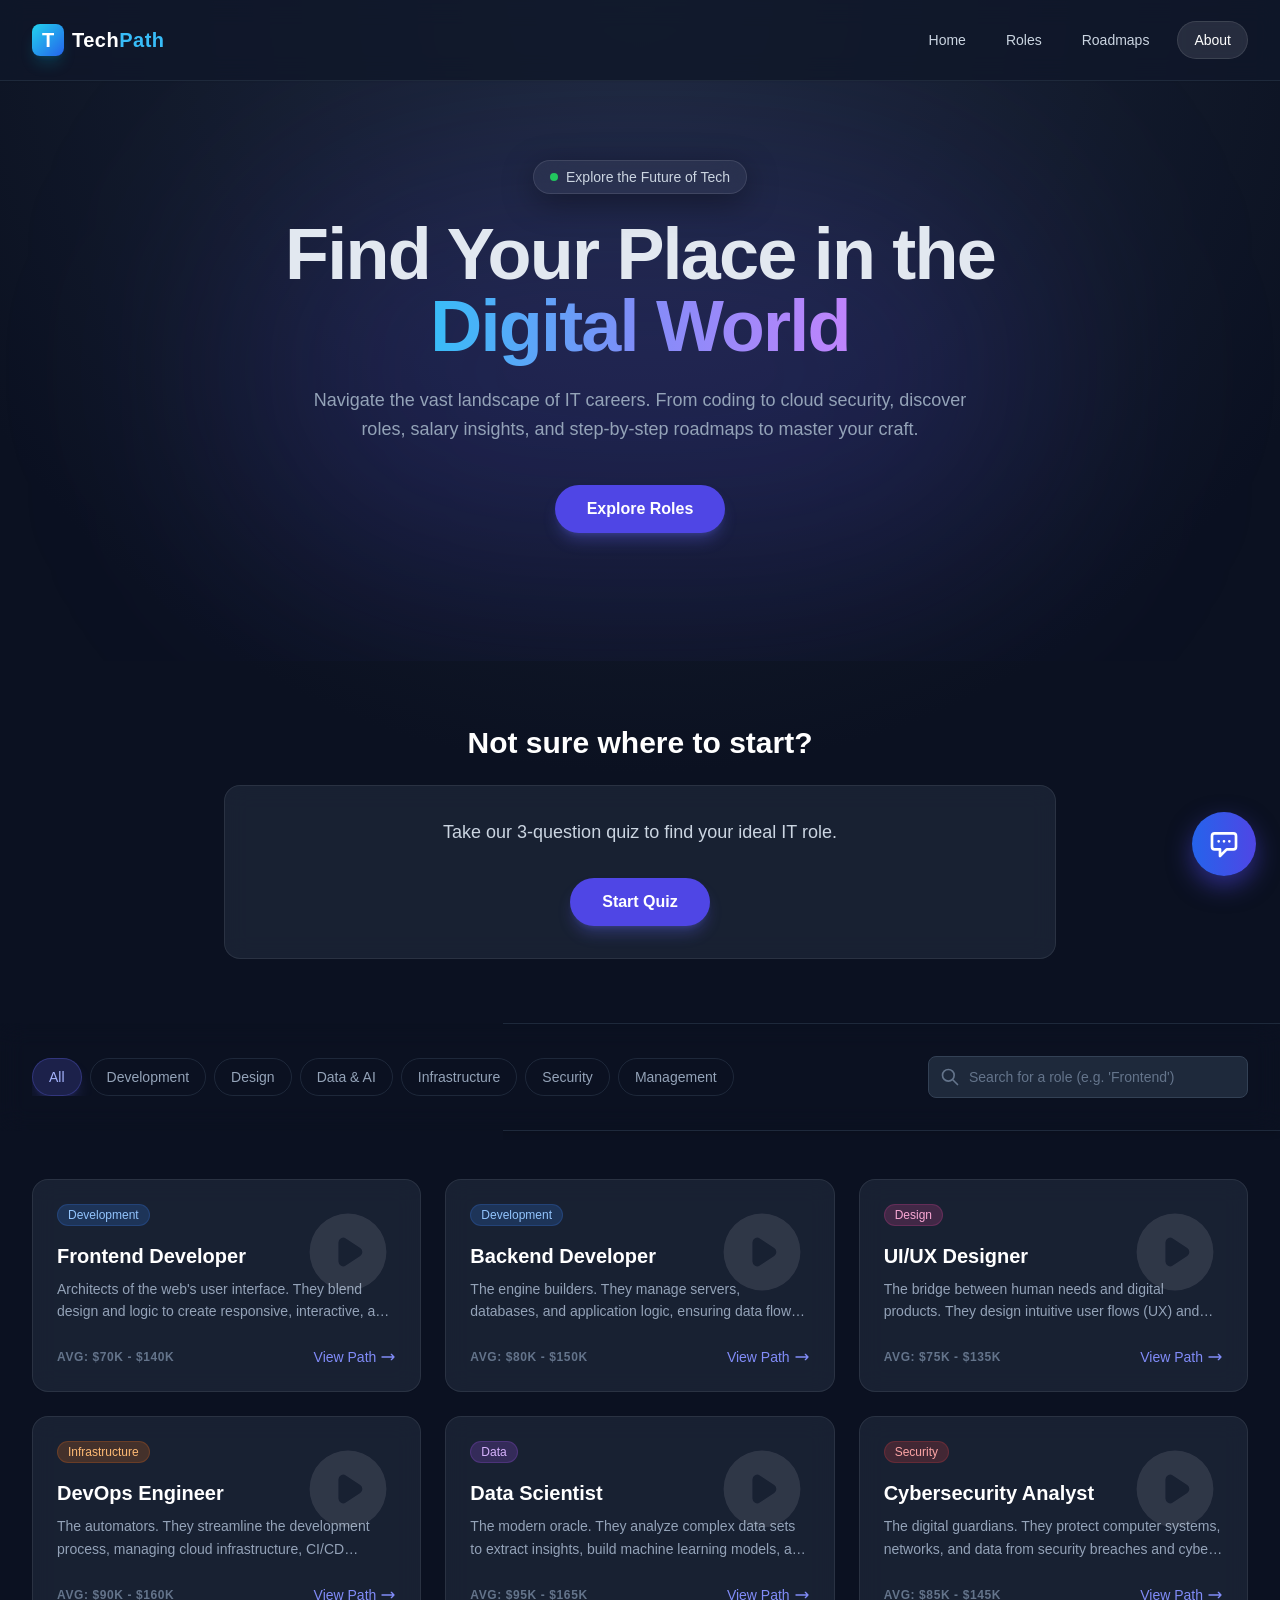
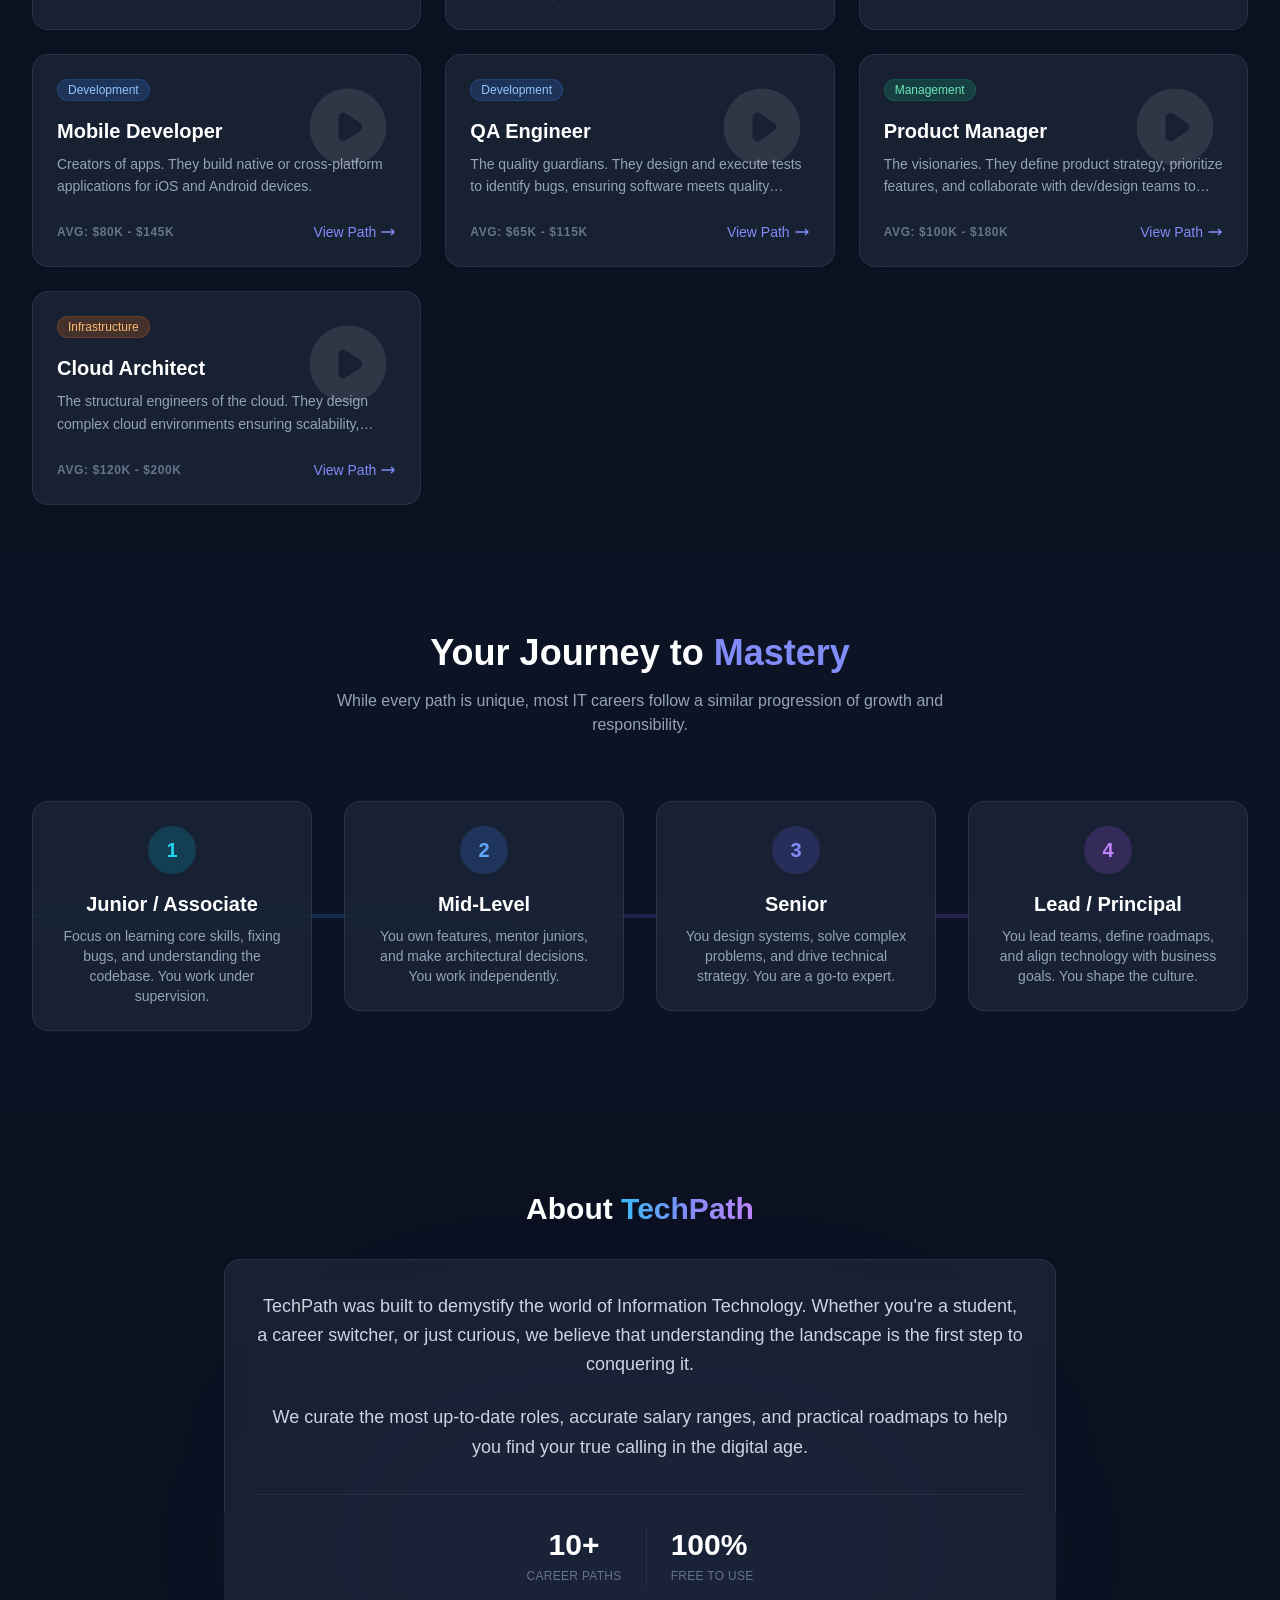
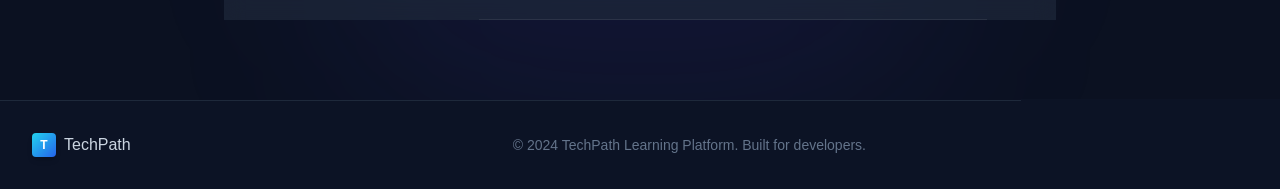
==== commit 91ad2926: "🚀 Complete Reversion to IndexedDB and UI Cleanup" ====
--- a/index.html
+++ b/index.html
@@ -12,7 +12,8 @@
 <body class="antialiased min-h-screen flex flex-col relative">
 
     <!-- Navbar -->
-    <nav class="fixed w-full z-40 bg-slate-900/80 backdrop-blur-md border-b border-slate-800 transition-all duration-300 shadow-sm" id="navbar">
+    <nav class="fixed w-full z-40 bg-slate-900/80 backdrop-blur-md border-b border-slate-800 transition-all duration-300 shadow-sm"
+        id="navbar">
         <div class="max-w-7xl mx-auto px-4 sm:px-6 lg:px-8">
             <div class="flex items-center justify-between h-20">
                 <div class="flex items-center gap-2 cursor-pointer" onclick="window.scrollTo(0,0)">
@@ -52,12 +53,17 @@
         </div>
 
         <!-- Mobile Menu (Hidden by default) -->
-        <div class="md:hidden hidden bg-slate-900/90 backdrop-blur-md border-b border-slate-800 shadow-xl absolute w-full left-0 top-full" id="mobile-menu">
+        <div class="md:hidden hidden bg-slate-900/90 backdrop-blur-md border-b border-slate-800 shadow-xl absolute w-full left-0 top-full"
+            id="mobile-menu">
             <div class="px-4 pt-4 pb-6 space-y-2">
-                <a href="#" class="text-slate-300 hover:text-white hover:bg-white/5 block px-4 py-3 rounded-xl text-base font-medium transition-all">Home</a>
-                <a href="#roles" class="text-slate-300 hover:text-white hover:bg-white/5 block px-4 py-3 rounded-xl text-base font-medium transition-all">Roles</a>
-                <a href="#roadmap" class="text-slate-300 hover:text-white hover:bg-white/5 block px-4 py-3 rounded-xl text-base font-medium transition-all">Roadmaps</a>
-                <a href="#about" class="text-slate-300 hover:text-white hover:bg-white/5 block px-4 py-3 rounded-xl text-base font-medium transition-all">About</a>
+                <a href="#"
+                    class="text-slate-300 hover:text-white hover:bg-white/5 block px-4 py-3 rounded-xl text-base font-medium transition-all">Home</a>
+                <a href="#roles"
+                    class="text-slate-300 hover:text-white hover:bg-white/5 block px-4 py-3 rounded-xl text-base font-medium transition-all">Roles</a>
+                <a href="#roadmap"
+                    class="text-slate-300 hover:text-white hover:bg-white/5 block px-4 py-3 rounded-xl text-base font-medium transition-all">Roadmaps</a>
+                <a href="#about"
+                    class="text-slate-300 hover:text-white hover:bg-white/5 block px-4 py-3 rounded-xl text-base font-medium transition-all">About</a>
             </div>
         </div>
     </nav>
@@ -350,7 +356,8 @@
                                 <span id="modal-salary"
                                     class="px-2.5 py-0.5 rounded-full text-[10px] sm:text-xs font-medium bg-green-500/20 text-green-300 border border-green-500/20">Salary</span>
                             </div>
-                            <h2 class="text-xl sm:text-3xl font-heading font-bold text-white mb-2" id="modal-title">Role Title</h2>
+                            <h2 class="text-xl sm:text-3xl font-heading font-bold text-white mb-2" id="modal-title">Role
+                                Title</h2>
                         </div>
                     </div>
                 </div>
@@ -414,9 +421,86 @@
                                     <!-- Resources injected via JS -->
                                 </ul>
                             </div>
-                        </div>
-                    </div>
-                </div>
+
+                            <!-- Chat with AI Button -->
+                            <button id="open-chatbot"
+                                class="w-full py-4 bg-gradient-to-r from-blue-600 to-indigo-600 text-white rounded-xl font-bold shadow-lg shadow-blue-500/20 flex items-center justify-center gap-2 group transition-all hover:scale-[1.02] active:scale-95 border border-white/10">
+                                <svg class="w-5 h-5 animate-bounce-slow" fill="none" viewBox="0 0 24 24"
+                                    stroke="currentColor">
+                                    <path stroke-linecap="round" stroke-linejoin="round" stroke-width="2"
+                                        d="M8 10h.01M12 10h.01M16 10h.01M9 16H5a2 2 0 01-2-2V6a2 2 0 012-2h14a2 2 0 012 2v8a2 2 0 01-2 2h-5l-5 5v-5z" />
+                                </svg>
+                                <span>Chat with Career AI</span>
+                            </button>
+                        </div>
+                    </div>
+                </div>
+            </div>
+        </div>
+    </div>
+
+    <!-- Floating Chatbot Toggle Button -->
+    <button id="floating-chatbot-btn" 
+        style="position: fixed; bottom: 24px; right: 24px; z-index: 190; width: 64px; height: 64px; background: linear-gradient(to right, #2563eb, #4f46e5); color: white; border-radius: 50%; box-shadow: 0 10px 25px rgba(79,70,229,0.5); display: flex; align-items: center; justify-content: center; cursor: pointer; border: none; transition: transform 0.2s;"
+        onmouseover="this.style.transform='scale(1.1)'"
+        onmouseout="this.style.transform='scale(1)'"
+        onmousedown="this.style.transform='scale(0.95)'"
+        onmouseup="this.style.transform='scale(1.1)'">
+        <svg style="width: 32px; height: 32px;" fill="none" viewBox="0 0 24 24" stroke="currentColor">
+            <path stroke-linecap="round" stroke-linejoin="round" stroke-width="2" d="M8 10h.01M12 10h.01M16 10h.01M9 16H5a2 2 0 01-2-2V6a2 2 0 012-2h14a2 2 0 012 2v8a2 2 0 01-2 2h-5l-5 5v-5z" />
+        </svg>
+    </button>
+
+    <!-- Chatbot Widget -->
+    <div id="chatbot-modal" class="hidden flex-col origin-bottom-right" style="position: fixed; bottom: 100px; right: 24px; z-index: 200; align-items: flex-end; justify-content: flex-end; pointer-events: none;">
+        <div class="relative bg-slate-900 rounded-2xl shadow-2xl flex flex-col border border-slate-700/50 transform transition-all scale-95 opacity-0" id="chatbot-content" style="width: 380px; max-width: 90vw; height: 500px; max-height: 85vh; pointer-events: auto;">
+            <!-- Header -->
+            <div class="p-4 border-b border-slate-800 flex items-center justify-between bg-slate-800 rounded-t-2xl">
+                <div class="flex items-center gap-3">
+                    <div class="w-10 h-10 rounded-full bg-gradient-to-tr from-blue-500 to-indigo-600 flex items-center justify-center text-white shadow-lg shadow-blue-500/20">
+                        <svg class="w-5 h-5" fill="none" viewBox="0 0 24 24" stroke="currentColor">
+                            <path stroke-linecap="round" stroke-linejoin="round" stroke-width="2"
+                                d="M8 10h.01M12 10h.01M16 10h.01M9 16H5a2 2 0 01-2-2V6a2 2 0 012-2h14a2 2 0 012 2v8a2 2 0 01-2 2h-5l-5 5v-5z" />
+                        </svg>
+                    </div>
+                    <div>
+                        <h3 class="text-white font-bold text-sm" id="chatbot-role-title">Career AI</h3>
+                        <div class="flex items-center gap-1.5 mt-0.5">
+                            <span class="w-2 h-2 rounded-full bg-green-500 animate-pulse"></span>
+                            <span class="text-xs text-slate-400 font-medium uppercase">Online</span>
+                        </div>
+                    </div>
+                </div>
+                <button id="close-chatbot"
+                    class="p-2 text-slate-400 hover:text-white rounded-full transition-all">
+                    <svg class="w-5 h-5" fill="none" viewBox="0 0 24 24" stroke="currentColor">
+                        <path stroke-linecap="round" stroke-linejoin="round" stroke-width="2" d="M6 18L18 6M6 6l12 12" />
+                    </svg>
+                </button>
+            </div>
+
+            <!-- Messages Container -->
+            <div id="chat-messages" class="flex-grow overflow-y-auto p-4 space-y-4 scroll-smooth">
+                <!-- Message bubbles will be injected here -->
+                <div class="flex justify-start">
+                    <div class="bg-slate-800 text-slate-200 p-3.5 rounded-2xl shadow-sm" style="max-width: 90%; border-top-left-radius: 4px; border: 1px solid rgba(51, 65, 85, 0.5);">
+                        <p class="leading-relaxed" style="font-size: 13px;">Hello! I'm your Career AI Assistant. Ask me anything about skills, salary, or the daily life of this role!</p>
+                    </div>
+                </div>
+            </div>
+
+            <!-- Input Area -->
+            <div class="p-4 border-t border-slate-800 bg-slate-900 rounded-b-2xl">
+                <form id="chat-form" class="relative" style="position: relative;">
+                    <input type="text" id="chat-input" placeholder="Type a message..." autocomplete="off"
+                        class="w-full bg-slate-800 border border-slate-700 rounded-xl pl-4 py-3 text-white placeholder-slate-500 focus:outline-none transition-all shadow-inner" style="font-size: 14px; padding-right: 50px;">
+                    <button type="submit"
+                        class="bg-indigo-600 hover:bg-indigo-700 text-white rounded-lg transition-all flex items-center justify-center cursor-pointer" style="position: absolute; right: 6px; top: 6px; bottom: 6px; width: 36px; border: none;">
+                        <svg class="w-4 h-4" fill="none" viewBox="0 0 24 24" stroke="currentColor">
+                            <path stroke-linecap="round" stroke-linejoin="round" stroke-width="2" d="M12 19l9 2-9-18-9 18 9-2zm0 0v-8" />
+                        </svg>
+                    </button>
+                </form>
             </div>
         </div>
     </div>
@@ -434,6 +518,17 @@
             <!-- Modal Panel -->
             <div class="relative inline-block align-bottom bg-slate-850 rounded-2xl text-left overflow-hidden shadow-2xl transform transition-all sm:my-8 sm:align-middle sm:max-w-md w-full border border-slate-700/50 scale-95 opacity-0"
                 id="reg-modal-content">
+
+                <!-- Close Button -->
+                <button type="button" id="close-reg-modal"
+                    class="absolute top-4 right-4 text-slate-400 hover:text-white transition-colors z-10 bg-slate-800/50 p-2 rounded-full backdrop-blur-sm">
+                    <svg class="h-5 w-5" xmlns="http://www.w3.org/2000/svg" fill="none" viewBox="0 0 24 24"
+                        stroke="currentColor">
+                        <path stroke-linecap="round" stroke-linejoin="round" stroke-width="2"
+                            d="M6 18L18 6M6 6l12 12" />
+                    </svg>
+                </button>
+
                 <div class="p-4 sm:p-8">
                     <div class="text-center mb-6 sm:mb-8">
                         <div
